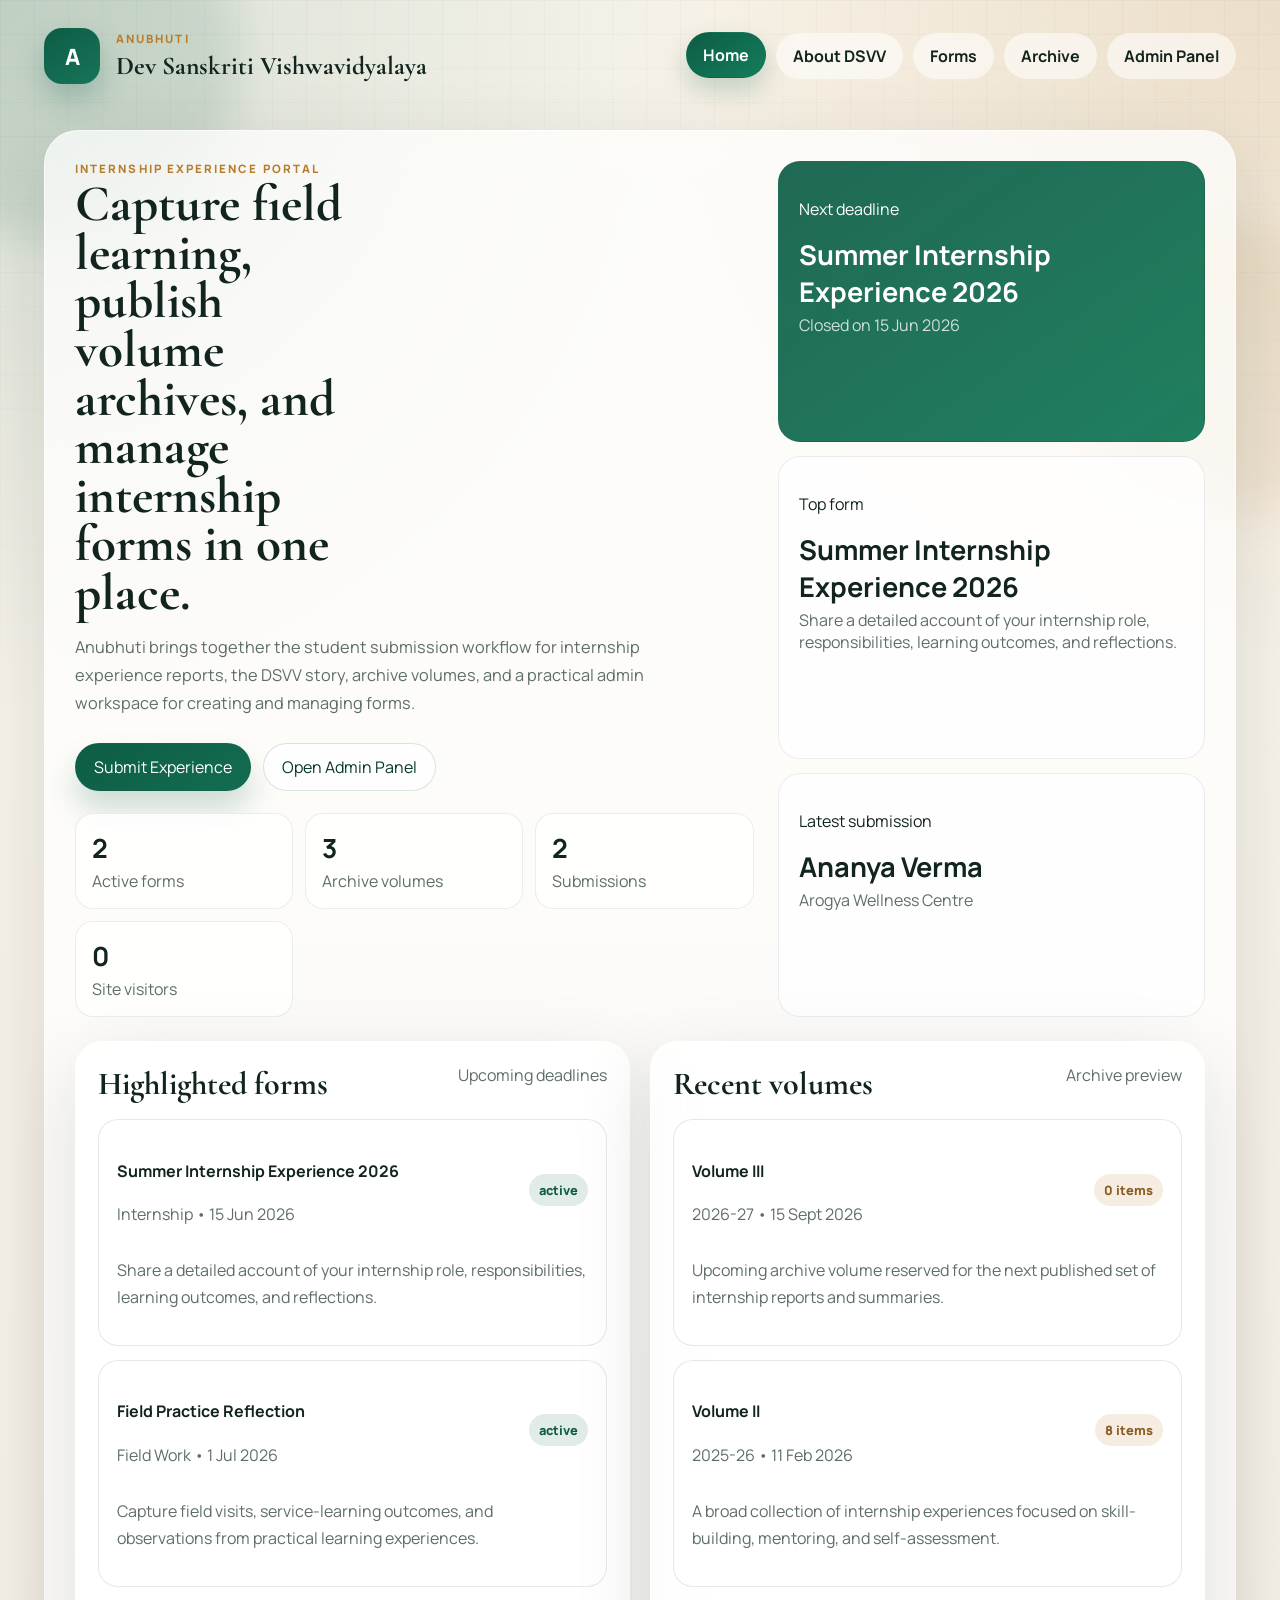
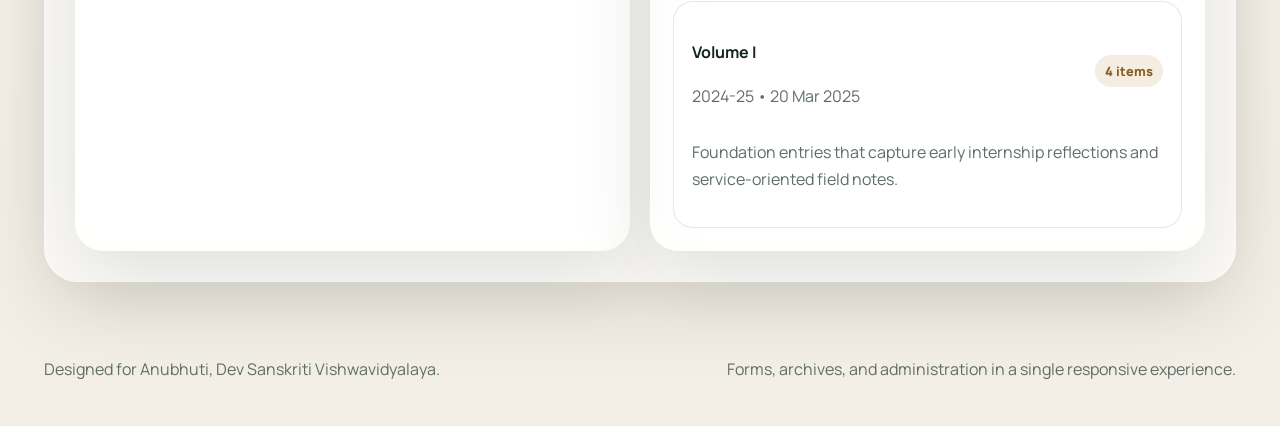
==== index.html @ f92a0648 "added the files to the repo" ====
<!DOCTYPE html>
<html lang="en">
  <head>
    <meta charset="UTF-8" />
    <meta name="viewport" content="width=device-width, initial-scale=1.0" />
    <meta
      name="description"
      content="Anubhuti: the Dev Sanskriti Vishwavidyalaya internship experience portal for forms, archive volumes, and admin form management."
    />
    <title>Anubhuti | Dev Sanskriti Vishwavidyalaya</title>
    <link rel="preconnect" href="https://fonts.googleapis.com" />
    <link rel="preconnect" href="https://fonts.gstatic.com" crossorigin />
    <link
      href="https://fonts.googleapis.com/css2?family=Cormorant+Garamond:wght@600;700&family=Manrope:wght@400;500;600;700;800&display=swap"
      rel="stylesheet"
    />
    <link rel="stylesheet" href="styles.css" />
  </head>
  <body>
    <div class="backdrop backdrop-one"></div>
    <div class="backdrop backdrop-two"></div>

    <header class="site-header">
      <div class="brand-block">
        <div class="brand-mark">A</div>
        <div>
          <p class="eyebrow">Anubhuti</p>
          <h1>Dev Sanskriti Vishwavidyalaya</h1>
        </div>
      </div>

      <nav class="site-nav" aria-label="Primary">
        <a href="#home" data-route="home">Home</a>
        <a href="#about" data-route="about">About DSVV</a>
        <a href="#forms" data-route="forms">Forms</a>
        <a href="#archive" data-route="archive">Archive</a>
        <a href="#admin" data-route="admin">Admin Panel</a>
      </nav>
    </header>

    <main class="shell">
      <section class="hero-card page" id="home" data-page="home">
        <div class="hero-copy">
          <p class="eyebrow">Internship experience portal</p>
          <h2>Capture field learning, publish volume archives, and manage internship forms in one place.</h2>
          <p class="lead">
            Anubhuti brings together the student submission workflow for internship experience reports,
            the DSVV story, archive volumes, and a practical admin workspace for creating and managing forms.
          </p>
          <div class="hero-actions">
            <a class="button primary" href="#forms">Submit Experience</a>
            <a class="button secondary" href="#admin">Open Admin Panel</a>
          </div>
          <div class="stat-grid" id="home-stats"></div>
        </div>

        <aside class="hero-panel">
          <div class="panel-card accent">
            <p>Next deadline</p>
            <strong id="next-deadline">Loading...</strong>
            <span id="next-deadline-note"></span>
          </div>
          <div class="panel-card">
            <p>Archive volumes</p>
            <strong id="volume-count">0</strong>
            <span>Published collections from submitted internship stories.</span>
          </div>
          <div class="panel-card">
            <p>Student submissions</p>
            <strong id="submission-count">0</strong>
            <span>Saved locally in this prototype for fast demo use.</span>
          </div>
        </aside>

        <div class="full-width stack" id="home-spotlight"></div>
      </section>

      <section class="content-grid page" id="about" data-page="about" hidden>
        <div class="section-heading">
          <p class="eyebrow">About DSVV</p>
          <h2>Service, scholarship, and spiritual learning.</h2>
        </div>
        <div class="two-column">
          <article class="surface-card prose-card">
            <p>
              Dev Sanskriti Vishwavidyalaya is presented here as a values-led academic environment where
              internships, reflective practice, and community engagement are connected rather than isolated.
            </p>
            <p>
              The Anubhuti portal supports that approach by collecting internship reflections, organizing them
              into structured volumes, and helping administrators keep forms current and submissions on time.
            </p>
          </article>
          <article class="surface-card timeline-card">
            <div class="timeline-item">
              <span>1</span>
              <div>
                <h3>Purpose-led learning</h3>
                <p>Students record practical internship insights alongside academic outcomes.</p>
              </div>
            </div>
            <div class="timeline-item">
              <span>2</span>
              <div>
                <h3>Structured archives</h3>
                <p>Volumes preserve reports, summaries, and notable reflections for future reference.</p>
              </div>
            </div>
            <div class="timeline-item">
              <span>3</span>
              <div>
                <h3>Responsive administration</h3>
                <p>Administrators create forms, edit them, delete outdated items, and extend deadlines when needed.</p>
              </div>
            </div>
          </article>
        </div>
      </section>

      <section class="content-grid page" id="forms" data-page="forms" hidden>
        <div class="section-heading">
          <p class="eyebrow">Student forms</p>
          <h2>Submit internship experience reports before the deadline.</h2>
        </div>
        <div class="two-column forms-layout">
          <article class="surface-card">
            <div class="card-head">
              <h3>Available forms</h3>
              <span class="subtle" id="forms-meta"></span>
            </div>
            <div class="stack" id="student-forms-list"></div>
          </article>

          <article class="surface-card">
            <div class="card-head">
              <h3>Submission form</h3>
              <span class="subtle">Student internship experience</span>
            </div>
            <form id="student-submission-form" class="stack form-grid" data-form="student-submission">
              <label>
                Select form
                <select name="formId" required id="submission-form-select"></select>
              </label>
              <label>
                Student name
                <input name="studentName" type="text" placeholder="Your full name" aria-label="Student name" required />
              </label>
              <label>
                Roll / enrollment number
                <input name="rollNumber" type="text" placeholder="Roll number" aria-label="Roll or enrollment number" required />
              </label>
              <label>
                Programme
                <input name="programme" type="text" placeholder="B.Sc., M.A., etc." aria-label="Programme" required />
              </label>
              <label>
                Internship organization
                <input name="organization" type="text" placeholder="Organization / NGO / company" aria-label="Internship organization" required />
              </label>
              <label>
                Mentor / supervisor
                <input name="mentor" type="text" placeholder="Supervisor name" aria-label="Mentor or supervisor" required />
              </label>
              <label>
                Duration
                <input name="duration" type="text" placeholder="e.g. 6 weeks" aria-label="Internship duration" required />
              </label>
              <label>
                Archive volume
                <select name="volumeId" id="submission-volume-select"></select>
              </label>
              <label class="full-width">
                Experience summary
                <textarea
                  name="summary"
                  rows="6"
                  placeholder="Write a concise summary of the work you did, the skills you learned, and key outcomes."
                  required
                ></textarea>
              </label>
              <button class="button primary" type="submit">Submit experience</button>
            </form>
          </article>
        </div>
      </section>

      <section class="content-grid page" id="archive" data-page="archive" hidden>
        <div class="section-heading">
          <p class="eyebrow">Archive</p>
          <h2>Browse the collections as volume-based records.</h2>
        </div>
        <div class="surface-card archive-toolbar">
          <label>
            Search volumes and submissions
            <input id="archive-search" type="search" placeholder="Search by volume, student, or title" aria-label="Search archive volumes and submissions" />
          </label>
          <div class="metric-row" id="archive-metrics"></div>
        </div>
        <div class="stack" id="archive-volume-list"></div>
      </section>

      <section class="content-grid page" id="admin" data-page="admin" hidden>
        <div class="section-heading">
          <p class="eyebrow">Admin panel</p>
          <h2>Create forms, edit details, delete obsolete items, and extend deadlines.</h2>
        </div>

        <div class="two-column admin-layout">
          <article class="surface-card">
            <div class="card-head">
              <h3>Create form</h3>
              <span class="subtle">New student submission window</span>
            </div>
            <form id="admin-create-form" class="stack form-grid" data-form="create-form">
              <label>
                Form title
                <input name="title" type="text" placeholder="Internship experience submission" aria-label="Form title" required />
              </label>
              <label>
                Category
                <input name="category" type="text" placeholder="Internship / field work / seminar" aria-label="Form category" required />
              </label>
              <label>
                Deadline
                <input name="deadline" type="date" aria-label="Form deadline" required />
              </label>
              <label>
                Default archive volume
                <select name="volumeId" id="admin-volume-default"></select>
              </label>
              <label class="full-width">
                Description
                <textarea name="description" rows="5" placeholder="Explain what the form expects from students." required></textarea>
              </label>
              <button class="button primary" type="submit">Create form</button>
            </form>
          </article>

          <article class="surface-card">
            <div class="card-head">
              <h3>Create archive volume</h3>
              <span class="subtle">Volume-based collection</span>
            </div>
            <form id="admin-create-volume" class="stack form-grid" data-form="create-volume">
              <label>
                Volume label
                <input name="volumeLabel" type="text" placeholder="Volume V" aria-label="Volume label" required />
              </label>
              <label>
                Academic year
                <input name="year" type="text" placeholder="2026-27" aria-label="Academic year" required />
              </label>
              <label>
                Publication date
                <input name="publishedAt" type="date" aria-label="Publication date" required />
              </label>
              <label class="full-width">
                Volume description
                <textarea name="description" rows="5" placeholder="Describe the theme or focus of this volume." required></textarea>
              </label>
              <button class="button secondary" type="submit">Create volume</button>
            </form>
          </article>
        </div>

        <article class="surface-card">
          <div class="card-head">
            <h3>Analytics & Insights</h3>
          </div>
          <div id="admin-analytics-summary"></div>
        </article>

        <div class="two-column admin-layout">
          <article class="surface-card">
            <div class="card-head">
              <h3>Manage forms</h3>
              <span class="subtle" id="admin-form-count"></span>
            </div>
            <div class="stack" id="admin-forms-list"></div>
          </article>

          <article class="surface-card">
            <div class="card-head">
              <h3>Manage volumes</h3>
              <span class="subtle" id="admin-volume-count"></span>
            </div>
            <div class="stack" id="admin-volumes-list"></div>
          </article>
        </div>

        <article class="surface-card">
          <div class="card-head">
            <h3>Student submissions</h3>
            <span class="subtle" id="admin-submission-count"></span>
          </div>
          <div class="stack" id="admin-submissions-list"></div>
        </article>
      </section>
    </main>

    <div id="toast" class="toast" role="status" aria-live="polite"></div>

    <footer class="site-footer">
      <p>Designed for Anubhuti, Dev Sanskriti Vishwavidyalaya.</p>
      <p>Forms, archives, and administration in a single responsive experience.</p>
    </footer>

    <script src="app.js"></script>
  </body>
</html>
---- styles.css ----
@import url('https://fonts.googleapis.com/css2?family=Cormorant+Garamond:wght@600;700&family=Manrope:wght@400;500;600;700;800&display=swap');

:root {
  color-scheme: light;
  --bg: #f4efe6;
  --bg-alt: #fbf8f1;
  --surface: rgba(255, 255, 255, 0.72);
  --surface-strong: rgba(255, 255, 255, 0.9);
  --ink: #12241e;
  --muted: #5e6e67;
  --brand: #0d5c46;
  --brand-dark: #08372b;
  --brand-soft: #d9efe6;
  --gold: #b77d2d;
  --gold-soft: #f3e2bf;
  --line: rgba(18, 36, 30, 0.14);
  --shadow: 0 24px 80px rgba(9, 28, 22, 0.12);
  --radius-xl: 28px;
  --radius-lg: 20px;
  --radius-md: 14px;
  --radius-sm: 12px;
}

* {
  box-sizing: border-box;
}

html {
  scroll-behavior: smooth;
}

body {
  margin: 0;
  min-height: 100vh;
  font-family: 'Manrope', 'Segoe UI', sans-serif;
  color: var(--ink);
  background:
    radial-gradient(circle at top left, rgba(13, 92, 70, 0.14), transparent 30%),
    radial-gradient(circle at top right, rgba(183, 125, 45, 0.18), transparent 28%),
    linear-gradient(180deg, #f8f4eb 0%, var(--bg) 100%);
}

body::before {
  content: '';
  position: fixed;
  inset: 0;
  background-image: linear-gradient(rgba(18, 36, 30, 0.03) 1px, transparent 1px),
    linear-gradient(90deg, rgba(18, 36, 30, 0.03) 1px, transparent 1px);
  background-size: 34px 34px;
  pointer-events: none;
  mask-image: linear-gradient(180deg, rgba(0, 0, 0, 0.85), transparent 92%);
}

.backdrop {
  position: fixed;
  border-radius: 999px;
  filter: blur(20px);
  pointer-events: none;
  opacity: 0.5;
  z-index: 0;
}

.backdrop-one {
  width: 22rem;
  height: 22rem;
  top: -7rem;
  left: -7rem;
  background: rgba(13, 92, 70, 0.22);
}

.backdrop-two {
  width: 18rem;
  height: 18rem;
  top: 14rem;
  right: -5rem;
  background: rgba(183, 125, 45, 0.18);
}

.site-header,
.shell,
.site-footer {
  position: relative;
  z-index: 1;
}

.site-header {
  max-width: 1240px;
  margin: 0 auto;
  padding: 28px 24px 14px;
  display: flex;
  align-items: center;
  justify-content: space-between;
  gap: 20px;
}

.brand-block {
  display: flex;
  align-items: center;
  gap: 16px;
}

.brand-mark {
  width: 56px;
  height: 56px;
  border-radius: 18px;
  display: grid;
  place-items: center;
  font-size: 1.4rem;
  font-weight: 800;
  color: white;
  background: linear-gradient(145deg, var(--brand), #177459);
  box-shadow: 0 14px 28px rgba(13, 92, 70, 0.25);
}

.eyebrow {
  margin: 0 0 4px;
  text-transform: uppercase;
  letter-spacing: 0.18em;
  font-size: 0.72rem;
  color: var(--gold);
  font-weight: 800;
}

.brand-block h1,
.section-heading h2,
.hero-copy h2,
.surface-card h3 {
  margin: 0;
  font-family: 'Cormorant Garamond', Georgia, serif;
}

.brand-block h1 {
  font-size: clamp(1.55rem, 2vw, 2.3rem);
}

.site-nav {
  display: flex;
  flex-wrap: wrap;
  justify-content: flex-end;
  gap: 10px;
}

.site-nav a,
.button {
  transition: transform 160ms ease, box-shadow 160ms ease, background 160ms ease, color 160ms ease;
}

.site-nav a {
  text-decoration: none;
  color: var(--ink);
  padding: 11px 16px;
  border-radius: 999px;
  border: 1px solid transparent;
  background: rgba(255, 255, 255, 0.55);
  backdrop-filter: blur(12px);
  font-weight: 700;
}

.site-nav a:hover,
.site-nav a.active {
  color: white;
  background: linear-gradient(145deg, var(--brand), #147d5a);
  box-shadow: 0 12px 26px rgba(13, 92, 70, 0.22);
  transform: translateY(-1px);
}

.shell {
  max-width: 1240px;
  margin: 0 auto;
  padding: 14px 24px 44px;
}

.page {
  margin-top: 18px;
  animation: fadeUp 280ms ease;
}

.hero-card,
.surface-card {
  background: var(--surface);
  border: 1px solid rgba(255, 255, 255, 0.6);
  box-shadow: var(--shadow);
  backdrop-filter: blur(18px);
}

.hero-card {
  border-radius: 34px;
  padding: 30px;
  display: grid;
  grid-template-columns: 1.35fr 0.85fr;
  gap: 24px;
}

.hero-copy h2 {
  font-size: clamp(2.5rem, 4vw, 4.6rem);
  line-height: 0.95;
  max-width: 12ch;
}

.lead {
  max-width: 62ch;
  color: var(--muted);
  font-size: 1.02rem;
  line-height: 1.7;
}

.hero-actions {
  display: flex;
  flex-wrap: wrap;
  gap: 12px;
  margin: 26px 0 22px;
}

.button {
  display: inline-flex;
  align-items: center;
  justify-content: center;
  min-height: 48px;
  padding: 0 18px;
  border-radius: 999px;
  border: 1px solid transparent;
  text-decoration: none;
  font-weight: 800;
  cursor: pointer;
  font: inherit;
}

.button:hover {
  transform: translateY(-1px);
}

.button.primary {
  color: white;
  background: linear-gradient(145deg, var(--brand), #136d52);
  box-shadow: 0 18px 30px rgba(13, 92, 70, 0.2);
}

.button.secondary {
  color: var(--brand-dark);
  background: rgba(255, 255, 255, 0.7);
  border-color: rgba(13, 92, 70, 0.16);
}

.stat-grid {
  display: grid;
  grid-template-columns: repeat(3, minmax(0, 1fr));
  gap: 12px;
}

.stat-card {
  padding: 16px;
  border-radius: 18px;
  background: rgba(255, 255, 255, 0.78);
  border: 1px solid rgba(18, 36, 30, 0.08);
}

.stat-card strong {
  display: block;
  font-size: 1.65rem;
  margin-bottom: 4px;
}

.stat-card span,
.panel-card span,
.subtle,
.form-note,
.toast {
  color: var(--muted);
}

.hero-panel {
  display: grid;
  gap: 14px;
}

.panel-card {
  padding: 20px;
  border-radius: 22px;
  background: rgba(255, 255, 255, 0.72);
  border: 1px solid rgba(18, 36, 30, 0.08);
}

.panel-card.accent {
  background: linear-gradient(145deg, rgba(13, 92, 70, 0.92), rgba(18, 119, 86, 0.94));
  color: white;
}

.panel-card.accent span {
  color: rgba(255, 255, 255, 0.78);
}

.panel-card strong {
  display: block;
  font-size: 1.7rem;
  margin: 8px 0 4px;
}

.content-grid {
  display: grid;
  gap: 22px;
}

.section-heading {
  padding: 8px 4px 0;
}

.section-heading h2 {
  font-size: clamp(2rem, 3vw, 3.4rem);
  line-height: 1;
}

.two-column {
  display: grid;
  grid-template-columns: repeat(2, minmax(0, 1fr));
  gap: 20px;
}

.surface-card {
  border-radius: var(--radius-xl);
  padding: 22px;
}

.card-head {
  display: flex;
  align-items: flex-start;
  justify-content: space-between;
  gap: 16px;
  margin-bottom: 16px;
}

.card-head h3 {
  font-size: 2rem;
}

.prose-card p {
  line-height: 1.8;
  color: var(--muted);
  font-size: 1.03rem;
}

.timeline-card {
  display: grid;
  gap: 16px;
}

.timeline-item {
  display: grid;
  grid-template-columns: auto 1fr;
  gap: 14px;
  align-items: start;
  padding: 16px;
  border-radius: 18px;
  background: rgba(255, 255, 255, 0.72);
  border: 1px solid rgba(18, 36, 30, 0.08);
}

.timeline-item span {
  width: 38px;
  height: 38px;
  border-radius: 12px;
  display: grid;
  place-items: center;
  font-weight: 800;
  color: white;
  background: linear-gradient(145deg, var(--gold), #d19a4b);
}

.stack {
  display: grid;
  gap: 14px;
}

.form-grid {
  grid-template-columns: repeat(2, minmax(0, 1fr));
}

label {
  display: grid;
  gap: 8px;
  font-weight: 700;
  color: var(--ink);
}

input,
select,
textarea {
  width: 100%;
  border: 1px solid rgba(18, 36, 30, 0.12);
  background: rgba(255, 255, 255, 0.88);
  color: var(--ink);
  padding: 14px 14px;
  border-radius: 14px;
  font: inherit;
}

textarea {
  resize: vertical;
}

input:focus,
select:focus,
textarea:focus {
  outline: 3px solid rgba(13, 92, 70, 0.16);
  border-color: rgba(13, 92, 70, 0.45);
}

.full-width {
  grid-column: 1 / -1;
}

.archive-toolbar {
  display: grid;
  gap: 14px;
}

.metric-row {
  display: flex;
  flex-wrap: wrap;
  gap: 12px;
}

.metric-pill {
  padding: 10px 14px;
  border-radius: 999px;
  background: rgba(13, 92, 70, 0.08);
  border: 1px solid rgba(13, 92, 70, 0.1);
  font-weight: 700;
}

.card,
.archive-volume,
.admin-item,
.submission-card {
  border-radius: 20px;
  border: 1px solid rgba(18, 36, 30, 0.1);
  background: rgba(255, 255, 255, 0.82);
  padding: 18px;
}

.card-title-row,
.item-actions,
.admin-item-head,
.submission-head {
  display: flex;
  flex-wrap: wrap;
  align-items: center;
  justify-content: space-between;
  gap: 12px;
}

.badge,
.status-chip {
  display: inline-flex;
  align-items: center;
  gap: 6px;
  padding: 7px 10px;
  border-radius: 999px;
  font-size: 0.8rem;
  font-weight: 800;
}

.badge {
  background: rgba(183, 125, 45, 0.14);
  color: #8a5a1f;
}

.status-chip.active,
.status-chip.open {
  background: rgba(13, 92, 70, 0.12);
  color: var(--brand);
}

.status-chip.closed,
.status-chip.inactive {
  background: rgba(180, 56, 56, 0.12);
  color: #9a2d2d;
}

.status-chip.draft {
  background: rgba(64, 82, 100, 0.12);
  color: #415163;
}

.archive-volume h3,
.admin-item h4,
.submission-card h4 {
  margin: 0 0 8px;
  font-size: 1.6rem;
}

.muted-block {
  color: var(--muted);
  line-height: 1.7;
}

.subgrid {
  display: grid;
  grid-template-columns: repeat(3, minmax(0, 1fr));
  gap: 10px;
  margin-top: 14px;
}

.subgrid div {
  padding: 12px;
  border-radius: 14px;
  background: rgba(245, 248, 246, 0.92);
}

.small-label {
  font-size: 0.78rem;
  text-transform: uppercase;
  letter-spacing: 0.12em;
  color: var(--muted);
  margin-bottom: 6px;
}

.inline-list {
  display: flex;
  flex-wrap: wrap;
  gap: 8px;
  margin-top: 12px;
}

.inline-list span {
  background: rgba(13, 92, 70, 0.08);
  border: 1px solid rgba(13, 92, 70, 0.1);
  color: var(--brand-dark);
  border-radius: 999px;
  padding: 7px 10px;
  font-size: 0.86rem;
  font-weight: 700;
}

.item-actions {
  margin-top: 14px;
}

.item-actions .button {
  min-height: 42px;
  padding: 0 14px;
  font-size: 0.92rem;
}

.ghost-link {
  border: 1px solid rgba(18, 36, 30, 0.12);
  background: transparent;
  color: var(--ink);
}

.warning-link {
  border: 1px solid rgba(180, 56, 56, 0.16);
  background: rgba(180, 56, 56, 0.06);
  color: #9a2d2d;
}

.toast {
  position: fixed;
  left: 50%;
  bottom: 22px;
  transform: translateX(-50%) translateY(14px);
  min-width: min(92vw, 540px);
  padding: 14px 18px;
  border-radius: 999px;
  background: rgba(18, 36, 30, 0.92);
  color: white;
  text-align: center;
  opacity: 0;
  pointer-events: none;
  transition: opacity 180ms ease, transform 180ms ease;
}

.toast.show {
  opacity: 1;
  transform: translateX(-50%) translateY(0);
}

.site-footer {
  max-width: 1240px;
  margin: 0 auto;
  padding: 16px 24px 30px;
  display: flex;
  flex-wrap: wrap;
  justify-content: space-between;
  gap: 12px;
  color: var(--muted);
}

[hidden] {
  display: none !important;
}

@keyframes fadeUp {
  from {
    opacity: 0;
    transform: translateY(10px);
  }
  to {
    opacity: 1;
    transform: translateY(0);
  }
}

@media (max-width: 1080px) {
  .hero-card,
  .two-column {
    grid-template-columns: 1fr;
  }

  .hero-copy h2 {
    max-width: 100%;
  }

  .stat-grid {
    grid-template-columns: 1fr;
  }

  .subgrid {
    grid-template-columns: 1fr;
  }
}

@media (max-width: 720px) {
  .site-header {
    flex-direction: column;
    align-items: stretch;
  }

  .site-nav {
    justify-content: flex-start;
  }

  .shell {
    padding-inline: 14px;
  }

  .hero-card,
  .surface-card {
    padding: 18px;
    border-radius: 24px;
  }

  .hero-copy h2,
  .section-heading h2 {
    font-size: clamp(2rem, 9vw, 3rem);
  }

  .form-grid {
    grid-template-columns: 1fr;
  }

  .card-head,
  .card-title-row,
  .item-actions,
  .admin-item-head,
  .submission-head,
  .site-footer {
    align-items: flex-start;
  }
}
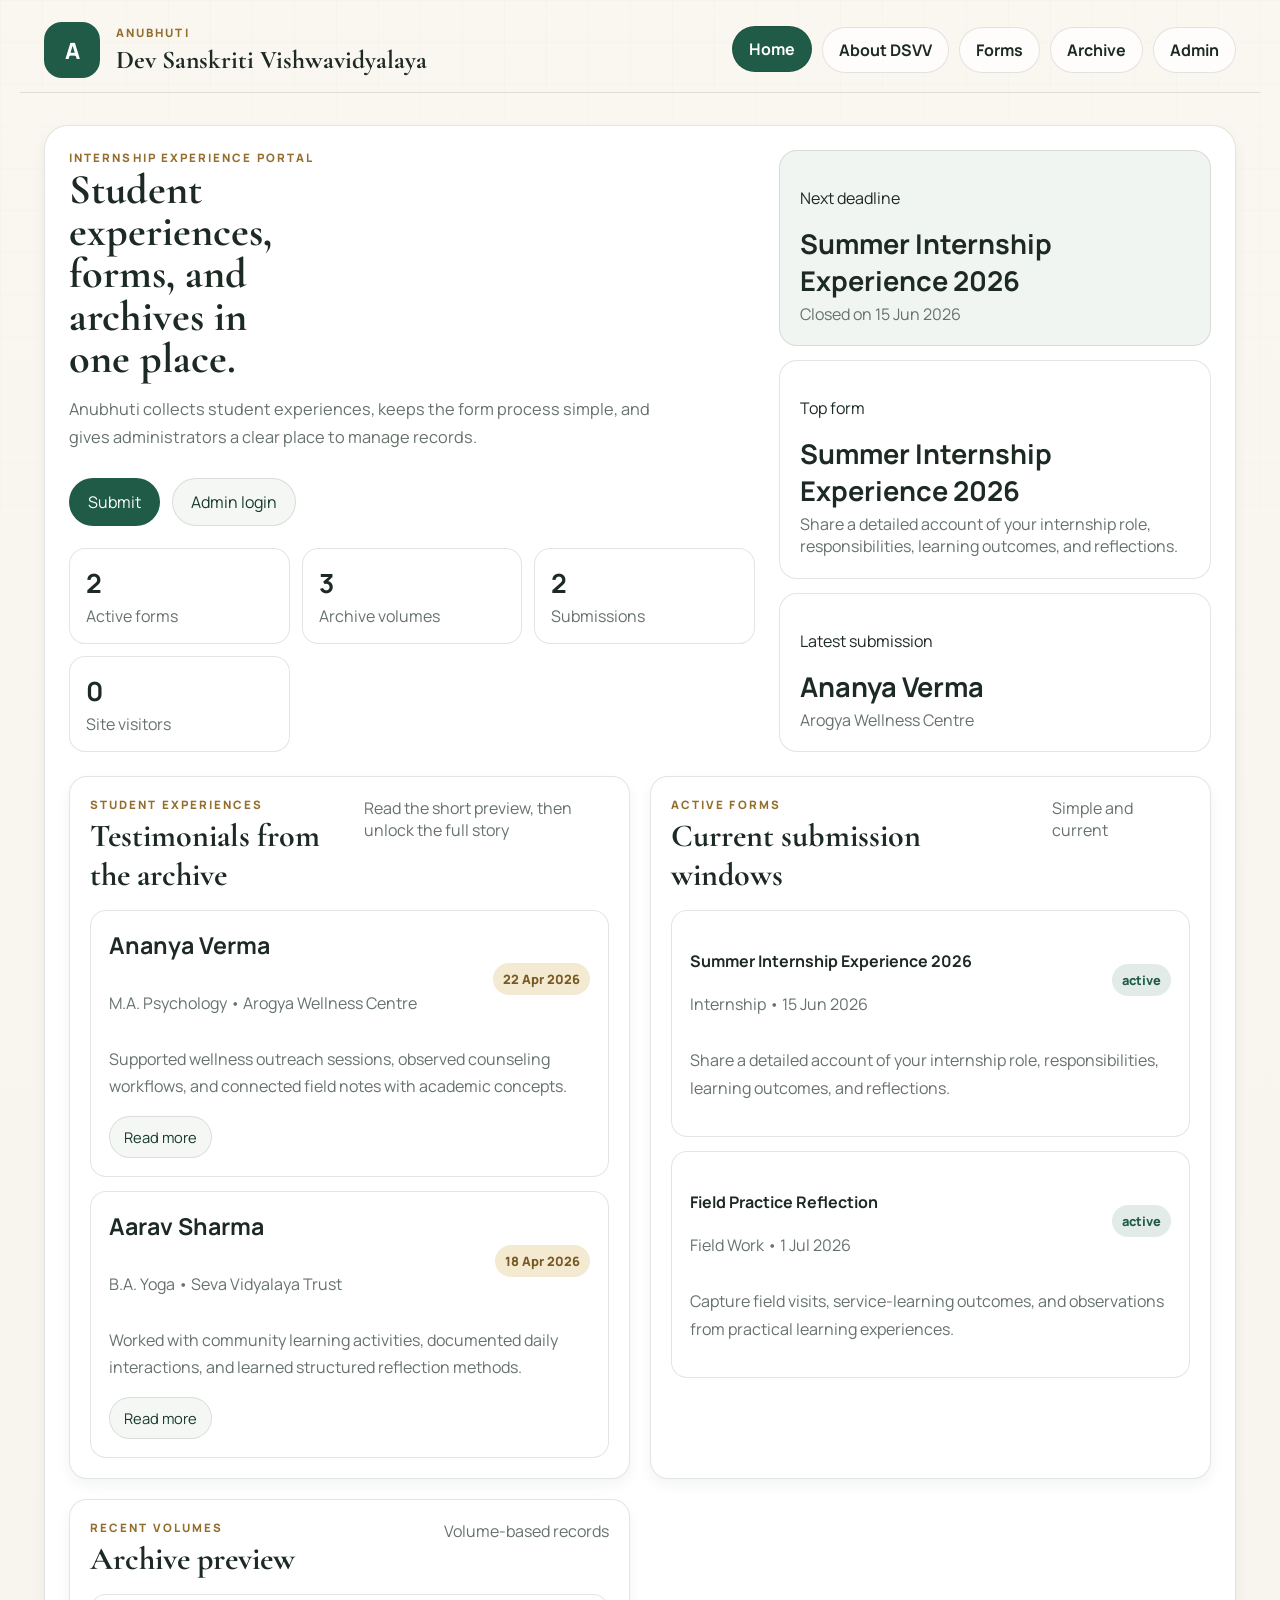
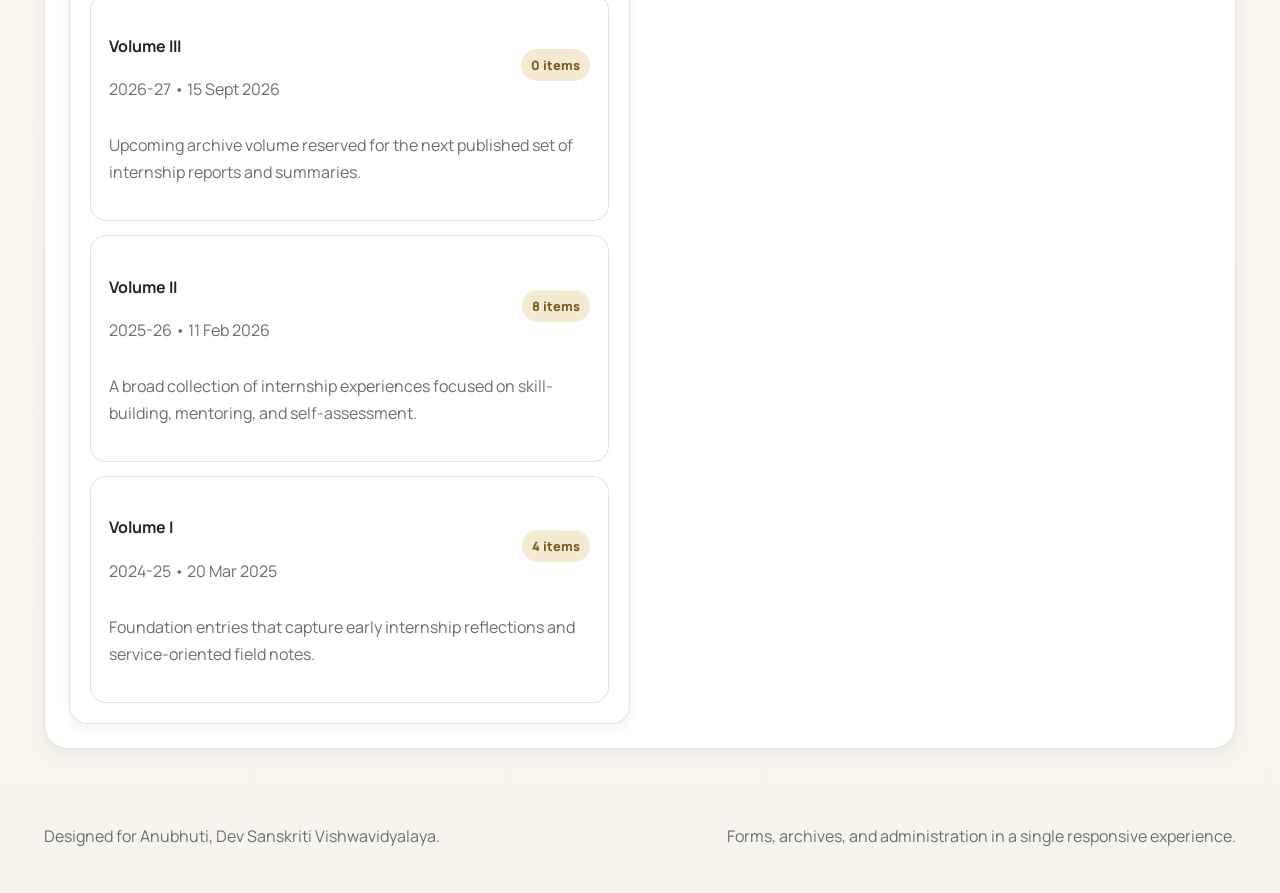
==== commit 55037537: "editing done for the files" ====
--- a/index.html
+++ b/index.html
@@ -34,7 +34,7 @@
         <a href="#about" data-route="about">About DSVV</a>
         <a href="#forms" data-route="forms">Forms</a>
         <a href="#archive" data-route="archive">Archive</a>
-        <a href="#admin" data-route="admin">Admin Panel</a>
+        <a href="#admin" data-route="admin">Admin</a>
       </nav>
     </header>
 
@@ -42,14 +42,13 @@
       <section class="hero-card page" id="home" data-page="home">
         <div class="hero-copy">
           <p class="eyebrow">Internship experience portal</p>
-          <h2>Capture field learning, publish volume archives, and manage internship forms in one place.</h2>
+          <h2>Student experiences, forms, and archives in one place.</h2>
           <p class="lead">
-            Anubhuti brings together the student submission workflow for internship experience reports,
-            the DSVV story, archive volumes, and a practical admin workspace for creating and managing forms.
+            Anubhuti collects student experiences, keeps the form process simple, and gives administrators a clear place to manage records.
           </p>
           <div class="hero-actions">
-            <a class="button primary" href="#forms">Submit Experience</a>
-            <a class="button secondary" href="#admin">Open Admin Panel</a>
+            <a class="button primary" href="#forms">Submit</a>
+            <a class="button secondary" href="#admin">Admin login</a>
           </div>
           <div class="stat-grid" id="home-stats"></div>
         </div>
@@ -78,39 +77,37 @@
       <section class="content-grid page" id="about" data-page="about" hidden>
         <div class="section-heading">
           <p class="eyebrow">About DSVV</p>
-          <h2>Service, scholarship, and spiritual learning.</h2>
+          <h2>Service, study, and reflection.</h2>
         </div>
         <div class="two-column">
           <article class="surface-card prose-card">
             <p>
-              Dev Sanskriti Vishwavidyalaya is presented here as a values-led academic environment where
-              internships, reflective practice, and community engagement are connected rather than isolated.
+              Dev Sanskriti Vishwavidyalaya is shown here as a values-led academic environment where internships, reflection, and service stay connected.
             </p>
             <p>
-              The Anubhuti portal supports that approach by collecting internship reflections, organizing them
-              into structured volumes, and helping administrators keep forms current and submissions on time.
+              The Anubhuti portal keeps that process neat by collecting reflections, organizing them into volumes, and helping administrators manage forms.
             </p>
           </article>
           <article class="surface-card timeline-card">
             <div class="timeline-item">
               <span>1</span>
               <div>
-                <h3>Purpose-led learning</h3>
-                <p>Students record practical internship insights alongside academic outcomes.</p>
+                <h3>Learning</h3>
+                <p>Students record internship insights alongside academic outcomes.</p>
               </div>
             </div>
             <div class="timeline-item">
               <span>2</span>
               <div>
-                <h3>Structured archives</h3>
-                <p>Volumes preserve reports, summaries, and notable reflections for future reference.</p>
+                <h3>Archives</h3>
+                <p>Volumes preserve reports and summaries for future reference.</p>
               </div>
             </div>
             <div class="timeline-item">
               <span>3</span>
               <div>
-                <h3>Responsive administration</h3>
-                <p>Administrators create forms, edit them, delete outdated items, and extend deadlines when needed.</p>
+                <h3>Administration</h3>
+                <p>Administrators create forms, edit them, and extend deadlines when needed.</p>
               </div>
             </div>
           </article>
@@ -120,7 +117,7 @@
       <section class="content-grid page" id="forms" data-page="forms" hidden>
         <div class="section-heading">
           <p class="eyebrow">Student forms</p>
-          <h2>Submit internship experience reports before the deadline.</h2>
+          <h2>Submit your experience before the deadline.</h2>
         </div>
         <div class="two-column forms-layout">
           <article class="surface-card">
@@ -187,7 +184,7 @@
       <section class="content-grid page" id="archive" data-page="archive" hidden>
         <div class="section-heading">
           <p class="eyebrow">Archive</p>
-          <h2>Browse the collections as volume-based records.</h2>
+          <h2>Browse the volume records.</h2>
         </div>
         <div class="surface-card archive-toolbar">
           <label>
@@ -202,101 +199,146 @@
       <section class="content-grid page" id="admin" data-page="admin" hidden>
         <div class="section-heading">
           <p class="eyebrow">Admin panel</p>
-          <h2>Create forms, edit details, delete obsolete items, and extend deadlines.</h2>
-        </div>
-
-        <div class="two-column admin-layout">
-          <article class="surface-card">
-            <div class="card-head">
-              <h3>Create form</h3>
-              <span class="subtle">New student submission window</span>
-            </div>
-            <form id="admin-create-form" class="stack form-grid" data-form="create-form">
-              <label>
-                Form title
-                <input name="title" type="text" placeholder="Internship experience submission" aria-label="Form title" required />
-              </label>
-              <label>
-                Category
-                <input name="category" type="text" placeholder="Internship / field work / seminar" aria-label="Form category" required />
-              </label>
-              <label>
-                Deadline
-                <input name="deadline" type="date" aria-label="Form deadline" required />
-              </label>
-              <label>
-                Default archive volume
-                <select name="volumeId" id="admin-volume-default"></select>
-              </label>
-              <label class="full-width">
-                Description
-                <textarea name="description" rows="5" placeholder="Explain what the form expects from students." required></textarea>
-              </label>
-              <button class="button primary" type="submit">Create form</button>
-            </form>
-          </article>
-
-          <article class="surface-card">
-            <div class="card-head">
-              <h3>Create archive volume</h3>
-              <span class="subtle">Volume-based collection</span>
-            </div>
-            <form id="admin-create-volume" class="stack form-grid" data-form="create-volume">
-              <label>
-                Volume label
-                <input name="volumeLabel" type="text" placeholder="Volume V" aria-label="Volume label" required />
-              </label>
-              <label>
-                Academic year
-                <input name="year" type="text" placeholder="2026-27" aria-label="Academic year" required />
-              </label>
-              <label>
-                Publication date
-                <input name="publishedAt" type="date" aria-label="Publication date" required />
-              </label>
-              <label class="full-width">
-                Volume description
-                <textarea name="description" rows="5" placeholder="Describe the theme or focus of this volume." required></textarea>
-              </label>
-              <button class="button secondary" type="submit">Create volume</button>
-            </form>
-          </article>
-        </div>
-
-        <article class="surface-card">
+          <h2>Sign in to manage forms, volumes, and student records.</h2>
+        </div>
+
+        <article class="surface-card auth-card" id="admin-login-panel">
           <div class="card-head">
-            <h3>Analytics & Insights</h3>
-          </div>
-          <div id="admin-analytics-summary"></div>
+            <div>
+              <h3>Admin sign in</h3>
+              <p class="subtle">Use the admin email and password.</p>
+            </div>
+          </div>
+          <form id="admin-login-form" class="stack form-grid" data-form="admin-login">
+            <label>
+              Admin email
+              <input name="email" type="email" placeholder="admin@dsvv.ac.in" aria-label="Admin email" required />
+            </label>
+            <label>
+              Password
+              <input name="password" type="password" placeholder="Your password" aria-label="Admin password" required />
+            </label>
+            <button class="button primary full-width" type="submit">Open admin panel</button>
+          </form>
         </article>
 
-        <div class="two-column admin-layout">
-          <article class="surface-card">
-            <div class="card-head">
-              <h3>Manage forms</h3>
-              <span class="subtle" id="admin-form-count"></span>
-            </div>
-            <div class="stack" id="admin-forms-list"></div>
-          </article>
-
-          <article class="surface-card">
-            <div class="card-head">
-              <h3>Manage volumes</h3>
-              <span class="subtle" id="admin-volume-count"></span>
-            </div>
-            <div class="stack" id="admin-volumes-list"></div>
-          </article>
-        </div>
-
-        <article class="surface-card">
-          <div class="card-head">
-            <h3>Student submissions</h3>
-            <span class="subtle" id="admin-submission-count"></span>
-          </div>
-          <div class="stack" id="admin-submissions-list"></div>
-        </article>
+        <div id="admin-dashboard" hidden>
+          <div id="admin-status" class="admin-status"></div>
+          <div class="two-column admin-layout">
+            <article class="surface-card">
+              <div class="card-head">
+                <h3>Create form</h3>
+                <span class="subtle">New submission window</span>
+              </div>
+              <form id="admin-create-form" class="stack form-grid" data-form="create-form">
+                <label>
+                  Form title
+                  <input name="title" type="text" placeholder="Internship experience submission" aria-label="Form title" required />
+                </label>
+                <label>
+                  Category
+                  <input name="category" type="text" placeholder="Internship / field work / seminar" aria-label="Form category" required />
+                </label>
+                <label>
+                  Deadline
+                  <input name="deadline" type="date" aria-label="Form deadline" required />
+                </label>
+                <label>
+                  Default archive volume
+                  <select name="volumeId" id="admin-volume-default"></select>
+                </label>
+                <label class="full-width">
+                  Description
+                  <textarea name="description" rows="5" placeholder="Explain what the form expects from students." required></textarea>
+                </label>
+                <button class="button primary" type="submit">Create form</button>
+              </form>
+            </article>
+
+            <article class="surface-card">
+              <div class="card-head">
+                <h3>Create archive volume</h3>
+                <span class="subtle">Volume record</span>
+              </div>
+              <form id="admin-create-volume" class="stack form-grid" data-form="create-volume">
+                <label>
+                  Volume label
+                  <input name="volumeLabel" type="text" placeholder="Volume V" aria-label="Volume label" required />
+                </label>
+                <label>
+                  Academic year
+                  <input name="year" type="text" placeholder="2026-27" aria-label="Academic year" required />
+                </label>
+                <label>
+                  Publication date
+                  <input name="publishedAt" type="date" aria-label="Publication date" required />
+                </label>
+                <label class="full-width">
+                  Volume description
+                  <textarea name="description" rows="5" placeholder="Describe the theme or focus of this volume." required></textarea>
+                </label>
+                <button class="button secondary" type="submit">Create volume</button>
+              </form>
+            </article>
+          </div>
+
+          <article class="surface-card">
+            <div class="card-head">
+              <h3>Student sign-ins</h3>
+              <span class="subtle" id="admin-student-count"></span>
+            </div>
+            <div class="stack" id="admin-student-activity"></div>
+          </article>
+
+          <article class="surface-card">
+            <div class="card-head">
+              <h3>Analytics</h3>
+            </div>
+            <div id="admin-analytics-summary"></div>
+          </article>
+
+          <div class="two-column admin-layout">
+            <article class="surface-card">
+              <div class="card-head">
+                <h3>Manage forms</h3>
+                <span class="subtle" id="admin-form-count"></span>
+              </div>
+              <div class="stack" id="admin-forms-list"></div>
+            </article>
+
+            <article class="surface-card">
+              <div class="card-head">
+                <h3>Manage volumes</h3>
+                <span class="subtle" id="admin-volume-count"></span>
+              </div>
+              <div class="stack" id="admin-volumes-list"></div>
+            </article>
+          </div>
+
+          <article class="surface-card">
+            <div class="card-head">
+              <h3>Student submissions</h3>
+              <span class="subtle" id="admin-submission-count"></span>
+            </div>
+            <div class="stack" id="admin-submissions-list"></div>
+          </article>
+        </div>
       </section>
     </main>
+
+    <div id="experience-modal" class="modal-shell" hidden>
+      <div class="modal-backdrop" data-action="close-experience"></div>
+      <section class="modal-card" role="dialog" aria-modal="true" aria-labelledby="experience-modal-title">
+        <div class="card-head modal-head">
+          <div>
+            <p class="eyebrow">Student experience</p>
+            <h3 id="experience-modal-title">Experience details</h3>
+          </div>
+          <button class="button ghost-link" type="button" data-action="close-experience">Close</button>
+        </div>
+        <div id="experience-modal-content"></div>
+      </section>
+    </div>
 
     <div id="toast" class="toast" role="status" aria-live="polite"></div>
 
--- a/styles.css
+++ b/styles.css
@@ -2,21 +2,21 @@
 
 :root {
   color-scheme: light;
-  --bg: #f4efe6;
-  --bg-alt: #fbf8f1;
-  --surface: rgba(255, 255, 255, 0.72);
-  --surface-strong: rgba(255, 255, 255, 0.9);
-  --ink: #12241e;
-  --muted: #5e6e67;
-  --brand: #0d5c46;
-  --brand-dark: #08372b;
-  --brand-soft: #d9efe6;
-  --gold: #b77d2d;
-  --gold-soft: #f3e2bf;
-  --line: rgba(18, 36, 30, 0.14);
-  --shadow: 0 24px 80px rgba(9, 28, 22, 0.12);
-  --radius-xl: 28px;
-  --radius-lg: 20px;
+  --bg: #f7f4ee;
+  --bg-alt: #fbf9f3;
+  --surface: #ffffff;
+  --surface-strong: #ffffff;
+  --ink: #1d2a24;
+  --muted: #66726b;
+  --brand: #1f5b47;
+  --brand-dark: #15392e;
+  --brand-soft: #e5efe9;
+  --gold: #946e2e;
+  --gold-soft: #f4ead2;
+  --line: rgba(29, 42, 36, 0.12);
+  --shadow: 0 6px 14px rgba(24, 41, 34, 0.05);
+  --radius-xl: 22px;
+  --radius-lg: 18px;
   --radius-md: 14px;
   --radius-sm: 12px;
 }
@@ -34,46 +34,22 @@
   min-height: 100vh;
   font-family: 'Manrope', 'Segoe UI', sans-serif;
   color: var(--ink);
-  background:
-    radial-gradient(circle at top left, rgba(13, 92, 70, 0.14), transparent 30%),
-    radial-gradient(circle at top right, rgba(183, 125, 45, 0.18), transparent 28%),
-    linear-gradient(180deg, #f8f4eb 0%, var(--bg) 100%);
+  background: linear-gradient(180deg, #faf7f0 0%, var(--bg) 100%);
 }
 
 body::before {
   content: '';
   position: fixed;
   inset: 0;
-  background-image: linear-gradient(rgba(18, 36, 30, 0.03) 1px, transparent 1px),
-    linear-gradient(90deg, rgba(18, 36, 30, 0.03) 1px, transparent 1px);
-  background-size: 34px 34px;
+  background-image: linear-gradient(rgba(29, 42, 36, 0.025) 1px, transparent 1px),
+    linear-gradient(90deg, rgba(29, 42, 36, 0.025) 1px, transparent 1px);
+  background-size: 42px 42px;
   pointer-events: none;
-  mask-image: linear-gradient(180deg, rgba(0, 0, 0, 0.85), transparent 92%);
+  mask-image: linear-gradient(180deg, rgba(0, 0, 0, 0.65), transparent 92%);
 }
 
 .backdrop {
-  position: fixed;
-  border-radius: 999px;
-  filter: blur(20px);
-  pointer-events: none;
-  opacity: 0.5;
-  z-index: 0;
-}
-
-.backdrop-one {
-  width: 22rem;
-  height: 22rem;
-  top: -7rem;
-  left: -7rem;
-  background: rgba(13, 92, 70, 0.22);
-}
-
-.backdrop-two {
-  width: 18rem;
-  height: 18rem;
-  top: 14rem;
-  right: -5rem;
-  background: rgba(183, 125, 45, 0.18);
+  display: none;
 }
 
 .site-header,
@@ -86,11 +62,12 @@
 .site-header {
   max-width: 1240px;
   margin: 0 auto;
-  padding: 28px 24px 14px;
+  padding: 22px 24px 14px;
   display: flex;
   align-items: center;
   justify-content: space-between;
   gap: 20px;
+  border-bottom: 1px solid var(--line);
 }
 
 .brand-block {
@@ -108,8 +85,8 @@
   font-size: 1.4rem;
   font-weight: 800;
   color: white;
-  background: linear-gradient(145deg, var(--brand), #177459);
-  box-shadow: 0 14px 28px rgba(13, 92, 70, 0.25);
+  background: var(--brand);
+  box-shadow: none;
 }
 
 .eyebrow {
@@ -150,17 +127,16 @@
   color: var(--ink);
   padding: 11px 16px;
   border-radius: 999px;
-  border: 1px solid transparent;
-  background: rgba(255, 255, 255, 0.55);
-  backdrop-filter: blur(12px);
+  border: 1px solid var(--line);
+  background: rgba(255, 255, 255, 0.72);
   font-weight: 700;
 }
 
 .site-nav a:hover,
 .site-nav a.active {
   color: white;
-  background: linear-gradient(145deg, var(--brand), #147d5a);
-  box-shadow: 0 12px 26px rgba(13, 92, 70, 0.22);
+  background: var(--brand);
+  box-shadow: none;
   transform: translateY(-1px);
 }
 
@@ -178,22 +154,21 @@
 .hero-card,
 .surface-card {
   background: var(--surface);
-  border: 1px solid rgba(255, 255, 255, 0.6);
+  border: 1px solid var(--line);
   box-shadow: var(--shadow);
-  backdrop-filter: blur(18px);
 }
 
 .hero-card {
-  border-radius: 34px;
-  padding: 30px;
+  border-radius: 24px;
+  padding: 24px;
   display: grid;
   grid-template-columns: 1.35fr 0.85fr;
   gap: 24px;
 }
 
 .hero-copy h2 {
-  font-size: clamp(2.5rem, 4vw, 4.6rem);
-  line-height: 0.95;
+  font-size: clamp(2.2rem, 3.3vw, 4rem);
+  line-height: 1;
   max-width: 12ch;
 }
 
@@ -231,14 +206,14 @@
 
 .button.primary {
   color: white;
-  background: linear-gradient(145deg, var(--brand), #136d52);
-  box-shadow: 0 18px 30px rgba(13, 92, 70, 0.2);
+  background: var(--brand);
+  box-shadow: none;
 }
 
 .button.secondary {
   color: var(--brand-dark);
-  background: rgba(255, 255, 255, 0.7);
-  border-color: rgba(13, 92, 70, 0.16);
+  background: #f4f7f4;
+  border-color: var(--line);
 }
 
 .stat-grid {
@@ -249,9 +224,9 @@
 
 .stat-card {
   padding: 16px;
-  border-radius: 18px;
-  background: rgba(255, 255, 255, 0.78);
-  border: 1px solid rgba(18, 36, 30, 0.08);
+  border-radius: 16px;
+  background: #fff;
+  border: 1px solid var(--line);
 }
 
 .stat-card strong {
@@ -275,18 +250,18 @@
 
 .panel-card {
   padding: 20px;
-  border-radius: 22px;
-  background: rgba(255, 255, 255, 0.72);
-  border: 1px solid rgba(18, 36, 30, 0.08);
+  border-radius: 18px;
+  background: #fff;
+  border: 1px solid var(--line);
 }
 
 .panel-card.accent {
-  background: linear-gradient(145deg, rgba(13, 92, 70, 0.92), rgba(18, 119, 86, 0.94));
-  color: white;
+  background: #f0f5f1;
+  color: var(--ink);
 }
 
 .panel-card.accent span {
-  color: rgba(255, 255, 255, 0.78);
+  color: var(--muted);
 }
 
 .panel-card strong {
@@ -316,8 +291,8 @@
 }
 
 .surface-card {
-  border-radius: var(--radius-xl);
-  padding: 22px;
+  border-radius: 18px;
+  padding: 20px;
 }
 
 .card-head {
@@ -350,8 +325,8 @@
   align-items: start;
   padding: 16px;
   border-radius: 18px;
-  background: rgba(255, 255, 255, 0.72);
-  border: 1px solid rgba(18, 36, 30, 0.08);
+  background: #fff;
+  border: 1px solid var(--line);
 }
 
 .timeline-item span {
@@ -362,7 +337,7 @@
   place-items: center;
   font-weight: 800;
   color: white;
-  background: linear-gradient(145deg, var(--gold), #d19a4b);
+  background: var(--gold);
 }
 
 .stack {
@@ -385,8 +360,8 @@
 select,
 textarea {
   width: 100%;
-  border: 1px solid rgba(18, 36, 30, 0.12);
-  background: rgba(255, 255, 255, 0.88);
+  border: 1px solid var(--line);
+  background: #fff;
   color: var(--ink);
   padding: 14px 14px;
   border-radius: 14px;
@@ -400,8 +375,8 @@
 input:focus,
 select:focus,
 textarea:focus {
-  outline: 3px solid rgba(13, 92, 70, 0.16);
-  border-color: rgba(13, 92, 70, 0.45);
+  outline: 3px solid rgba(31, 91, 71, 0.14);
+  border-color: rgba(31, 91, 71, 0.4);
 }
 
 .full-width {
@@ -422,18 +397,22 @@
 .metric-pill {
   padding: 10px 14px;
   border-radius: 999px;
-  background: rgba(13, 92, 70, 0.08);
-  border: 1px solid rgba(13, 92, 70, 0.1);
+  background: #eef4ef;
+  border: 1px solid var(--line);
   font-weight: 700;
 }
 
 .card,
 .archive-volume,
 .admin-item,
-.submission-card {
-  border-radius: 20px;
-  border: 1px solid rgba(18, 36, 30, 0.1);
-  background: rgba(255, 255, 255, 0.82);
+.submission-card,
+.testimonial-card,
+.auth-card,
+.story-preview,
+.story-detail {
+  border-radius: 16px;
+  border: 1px solid var(--line);
+  background: #fff;
   padding: 18px;
 }
 
@@ -460,13 +439,13 @@
 }
 
 .badge {
-  background: rgba(183, 125, 45, 0.14);
-  color: #8a5a1f;
+  background: var(--gold-soft);
+  color: #775923;
 }
 
 .status-chip.active,
 .status-chip.open {
-  background: rgba(13, 92, 70, 0.12);
+  background: rgba(31, 91, 71, 0.12);
   color: var(--brand);
 }
 
@@ -479,6 +458,13 @@
 .status-chip.draft {
   background: rgba(64, 82, 100, 0.12);
   color: #415163;
+}
+
+.testimonial-card,
+.compact,
+.story-preview,
+.story-detail {
+  box-shadow: none;
 }
 
 .archive-volume h3,
@@ -522,8 +508,8 @@
 }
 
 .inline-list span {
-  background: rgba(13, 92, 70, 0.08);
-  border: 1px solid rgba(13, 92, 70, 0.1);
+  background: #eef4ef;
+  border: 1px solid var(--line);
   color: var(--brand-dark);
   border-radius: 999px;
   padding: 7px 10px;
@@ -551,6 +537,73 @@
   border: 1px solid rgba(180, 56, 56, 0.16);
   background: rgba(180, 56, 56, 0.06);
   color: #9a2d2d;
+}
+
+.auth-split {
+  display: grid;
+  grid-template-columns: repeat(2, minmax(0, 1fr));
+  gap: 16px;
+  margin-bottom: 16px;
+}
+
+.compact h4,
+.story-detail h4,
+.testimonial-card h4 {
+  margin-top: 0;
+  font-size: 1.45rem;
+}
+
+.story-body {
+  font-size: 1.02rem;
+  line-height: 1.8;
+}
+
+.modal-shell {
+  position: fixed;
+  inset: 0;
+  z-index: 20;
+  display: grid;
+  place-items: center;
+  padding: 20px;
+}
+
+.modal-backdrop {
+  position: absolute;
+  inset: 0;
+  background: rgba(16, 25, 21, 0.34);
+}
+
+.modal-card {
+  position: relative;
+  z-index: 1;
+  width: min(100%, 920px);
+  max-height: min(90vh, 920px);
+  overflow: auto;
+  border-radius: 18px;
+  border: 1px solid var(--line);
+  background: #fff;
+  box-shadow: 0 14px 32px rgba(16, 25, 21, 0.14);
+  padding: 20px;
+}
+
+.modal-head {
+  margin-bottom: 18px;
+}
+
+.admin-layout {
+  margin-top: 20px;
+}
+
+.admin-status {
+  display: flex;
+  align-items: center;
+  justify-content: space-between;
+  gap: 12px;
+  margin-top: 12px;
+  padding: 12px 14px;
+  border-radius: 14px;
+  background: #f4f7f4;
+  border: 1px solid var(--line);
 }
 
 .toast {
@@ -561,7 +614,7 @@
   min-width: min(92vw, 540px);
   padding: 14px 18px;
   border-radius: 999px;
-  background: rgba(18, 36, 30, 0.92);
+  background: rgba(29, 42, 36, 0.94);
   color: white;
   text-align: center;
   opacity: 0;
@@ -606,6 +659,10 @@
     grid-template-columns: 1fr;
   }
 
+  .auth-split {
+    grid-template-columns: 1fr;
+  }
+
   .hero-copy h2 {
     max-width: 100%;
   }
@@ -636,7 +693,7 @@
   .hero-card,
   .surface-card {
     padding: 18px;
-    border-radius: 24px;
+    border-radius: 18px;
   }
 
   .hero-copy h2,
@@ -656,4 +713,9 @@
   .site-footer {
     align-items: flex-start;
   }
-}
+
+  .modal-card {
+    padding: 16px;
+    border-radius: 18px;
+  }
+}
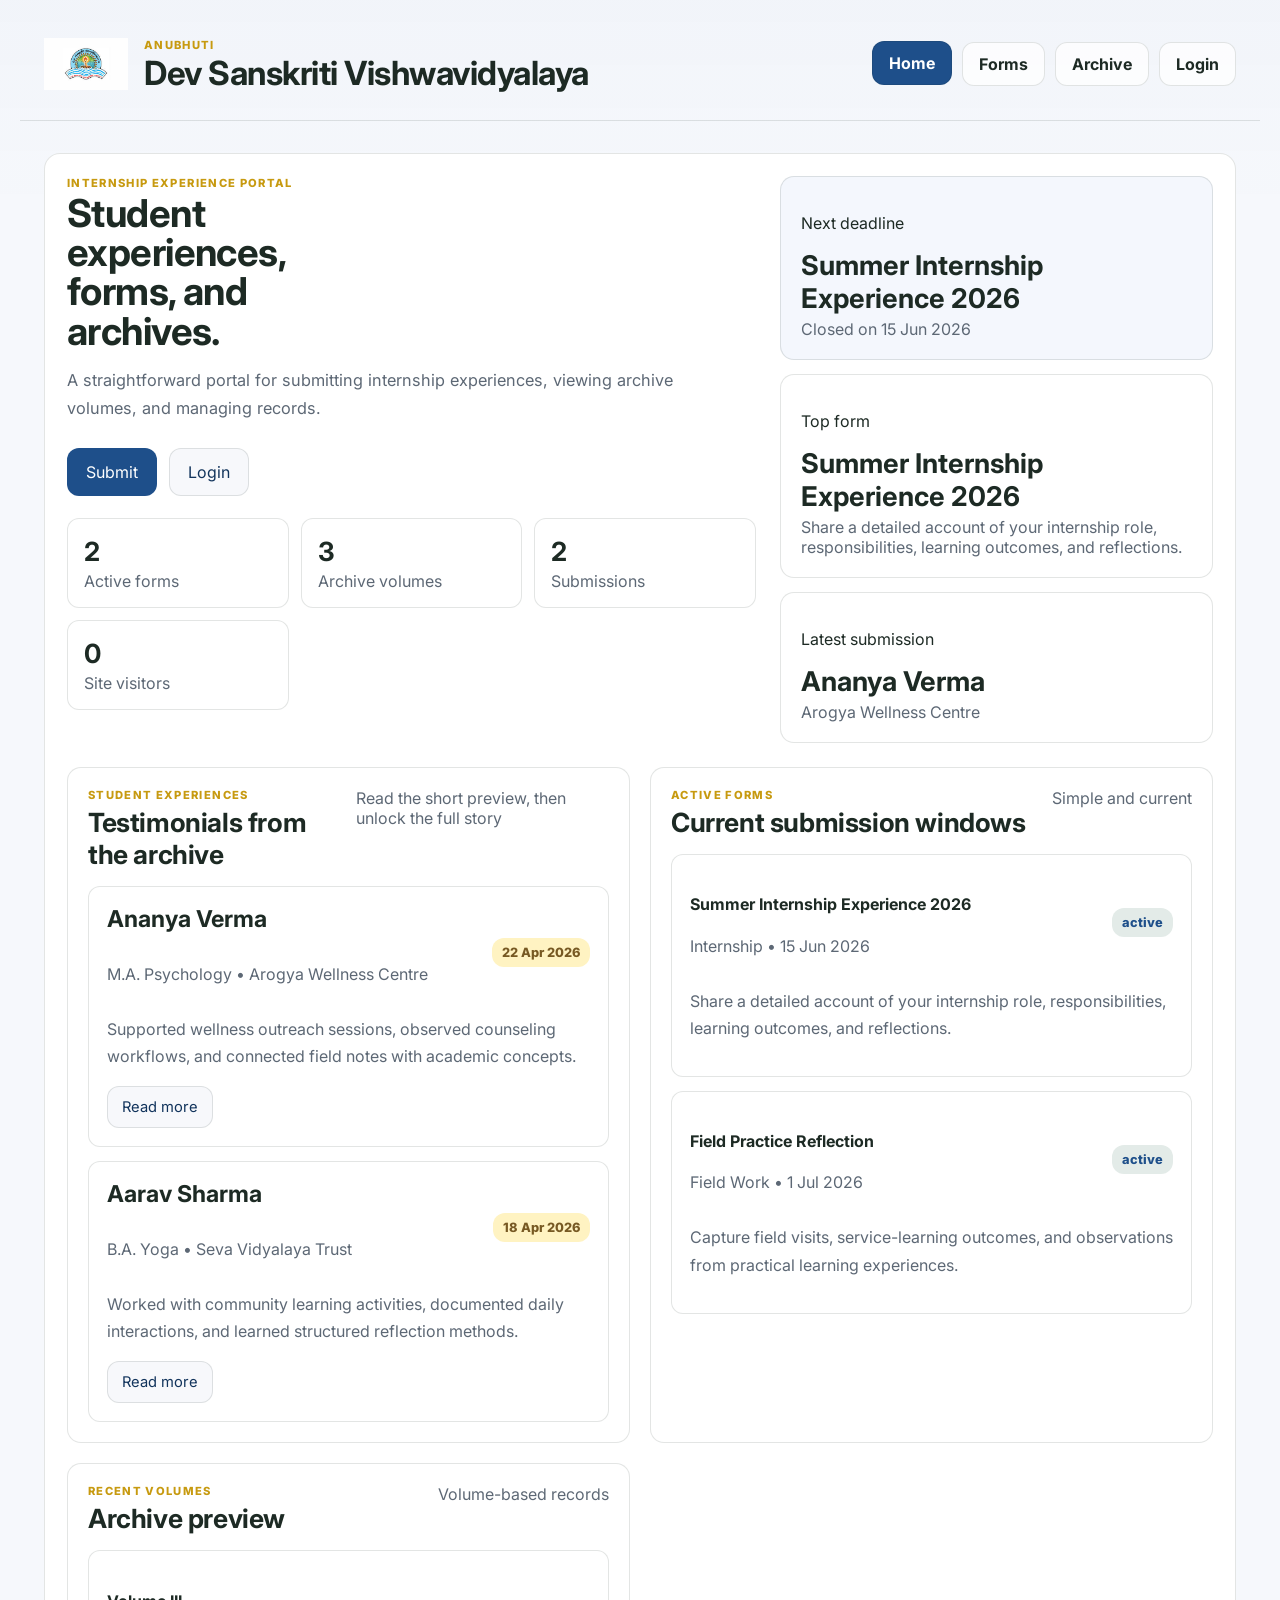
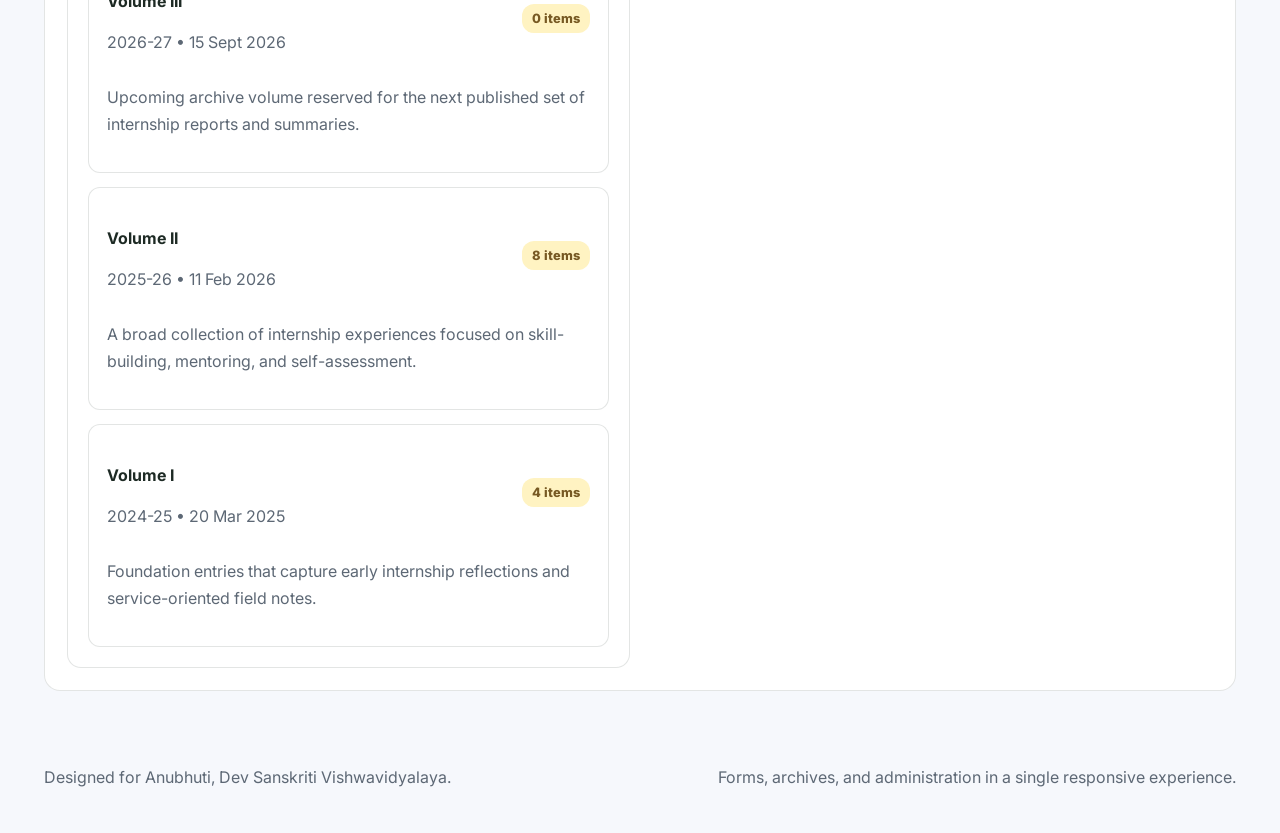
==== commit 1f5eb226: "commit the file changes as different files made for each of panels" ====
--- a/index.html
+++ b/index.html
@@ -11,18 +11,15 @@
     <link rel="preconnect" href="https://fonts.googleapis.com" />
     <link rel="preconnect" href="https://fonts.gstatic.com" crossorigin />
     <link
-      href="https://fonts.googleapis.com/css2?family=Cormorant+Garamond:wght@600;700&family=Manrope:wght@400;500;600;700;800&display=swap"
+      href="https://fonts.googleapis.com/css2?family=Inter:wght@400;500;600;700;800&display=swap"
       rel="stylesheet"
     />
     <link rel="stylesheet" href="styles.css" />
   </head>
   <body>
-    <div class="backdrop backdrop-one"></div>
-    <div class="backdrop backdrop-two"></div>
-
     <header class="site-header">
       <div class="brand-block">
-        <div class="brand-mark">A</div>
+        <img class="brand-logo" src="assets/dsvv_logo.jpeg" alt="Dev Sanskriti Vishwavidyalaya logo" />
         <div>
           <p class="eyebrow">Anubhuti</p>
           <h1>Dev Sanskriti Vishwavidyalaya</h1>
@@ -31,10 +28,11 @@
 
       <nav class="site-nav" aria-label="Primary">
         <a href="#home" data-route="home">Home</a>
-        <a href="#about" data-route="about">About DSVV</a>
         <a href="#forms" data-route="forms">Forms</a>
         <a href="#archive" data-route="archive">Archive</a>
-        <a href="#admin" data-route="admin">Admin</a>
+        <a href="#auth" data-route="auth" id="login-nav-link">Login</a>
+        <a href="#dashboard" data-route="dashboard" id="dashboard-nav-link" hidden>Dashboard</a>
+        <a href="#admin" data-route="admin" id="admin-nav-link" hidden>Admin</a>
       </nav>
     </header>
 
@@ -42,13 +40,13 @@
       <section class="hero-card page" id="home" data-page="home">
         <div class="hero-copy">
           <p class="eyebrow">Internship experience portal</p>
-          <h2>Student experiences, forms, and archives in one place.</h2>
+          <h2>Student experiences, forms, and archives.</h2>
           <p class="lead">
-            Anubhuti collects student experiences, keeps the form process simple, and gives administrators a clear place to manage records.
+            A straightforward portal for submitting internship experiences, viewing archive volumes, and managing records.
           </p>
           <div class="hero-actions">
             <a class="button primary" href="#forms">Submit</a>
-            <a class="button secondary" href="#admin">Admin login</a>
+            <a class="button secondary" href="#auth">Login</a>
           </div>
           <div class="stat-grid" id="home-stats"></div>
         </div>
@@ -62,62 +60,110 @@
           <div class="panel-card">
             <p>Archive volumes</p>
             <strong id="volume-count">0</strong>
-            <span>Published collections from submitted internship stories.</span>
+            <span>Published collections of submitted experiences.</span>
           </div>
           <div class="panel-card">
             <p>Student submissions</p>
             <strong id="submission-count">0</strong>
-            <span>Saved locally in this prototype for fast demo use.</span>
+            <span>Recent entries from student submissions.</span>
           </div>
         </aside>
 
         <div class="full-width stack" id="home-spotlight"></div>
       </section>
 
-      <section class="content-grid page" id="about" data-page="about" hidden>
-        <div class="section-heading">
-          <p class="eyebrow">About DSVV</p>
-          <h2>Service, study, and reflection.</h2>
-        </div>
-        <div class="two-column">
-          <article class="surface-card prose-card">
-            <p>
-              Dev Sanskriti Vishwavidyalaya is shown here as a values-led academic environment where internships, reflection, and service stay connected.
-            </p>
-            <p>
-              The Anubhuti portal keeps that process neat by collecting reflections, organizing them into volumes, and helping administrators manage forms.
-            </p>
-          </article>
-          <article class="surface-card timeline-card">
-            <div class="timeline-item">
-              <span>1</span>
+      <section class="content-grid page auth-page" id="auth" data-page="auth" hidden>
+        <div class="section-heading">
+          <p class="eyebrow">Authentication</p>
+          <h2>Use one login page for students and administrators.</h2>
+        </div>
+        <div class="two-column auth-layout">
+          <article class="surface-card auth-card">
+            <div class="card-head">
               <div>
-                <h3>Learning</h3>
-                <p>Students record internship insights alongside academic outcomes.</p>
-              </div>
-            </div>
-            <div class="timeline-item">
-              <span>2</span>
+                <h3>Login</h3>
+                <span class="subtle">Enter your email and password to continue.</span>
+              </div>
+            </div>
+            <form id="auth-login-form" class="stack form-grid" data-form="auth-login">
+              <label>
+                Email
+                <input name="email" type="email" placeholder="name@dsvv.ac.in" aria-label="Email" required />
+              </label>
+              <label>
+                Password
+                <input name="password" type="password" placeholder="Your password" aria-label="Password" required />
+              </label>
+              <button class="button primary full-width" type="submit">Login</button>
+            </form>
+          </article>
+
+          <article class="surface-card auth-card">
+            <div class="card-head">
               <div>
-                <h3>Archives</h3>
-                <p>Volumes preserve reports and summaries for future reference.</p>
-              </div>
-            </div>
-            <div class="timeline-item">
-              <span>3</span>
+                <h3>Register</h3>
+                <span class="subtle">New students must register before logging in.</span>
+              </div>
+            </div>
+            <form id="auth-register-form" class="stack form-grid" data-form="student-register">
+              <label>
+                Full name
+                <input name="name" type="text" placeholder="Your name" aria-label="Full name" required />
+              </label>
+              <label>
+                Email
+                <input name="email" type="email" placeholder="student@dsvv.ac.in" aria-label="Email" required />
+              </label>
+              <label>
+                Password
+                <input name="password" type="password" placeholder="Create a password" aria-label="Password" required />
+              </label>
+              <button class="button secondary full-width" type="submit">Register</button>
+            </form>
+          </article>
+        </div>
+      </section>
+
+      <section class="content-grid page" id="dashboard" data-page="dashboard" hidden>
+        <div class="section-heading">
+          <p class="eyebrow">Dashboard</p>
+          <h2>Welcome back.</h2>
+        </div>
+        <div class="two-column dashboard-layout">
+          <article class="surface-card">
+            <div class="card-head">
               <div>
-                <h3>Administration</h3>
-                <p>Administrators create forms, edit them, and extend deadlines when needed.</p>
-              </div>
-            </div>
-          </article>
-        </div>
+                <h3>Account summary</h3>
+                <span class="subtle">Your current access and profile details.</span>
+              </div>
+            </div>
+            <div id="dashboard-summary" class="stack"></div>
+          </article>
+          <article class="surface-card">
+            <div class="card-head">
+              <div>
+                <h3>Quick actions</h3>
+                <span class="subtle">Continue to the parts of the site you need most.</span>
+              </div>
+            </div>
+            <div id="dashboard-actions" class="stack"></div>
+          </article>
+        </div>
+        <article class="surface-card">
+          <div class="card-head">
+            <div>
+              <h3>Recent experiences</h3>
+              <span class="subtle">Preview available testimonials.</span>
+            </div>
+          </div>
+          <div id="dashboard-experiences" class="stack"></div>
+        </article>
       </section>
 
       <section class="content-grid page" id="forms" data-page="forms" hidden>
         <div class="section-heading">
           <p class="eyebrow">Student forms</p>
-          <h2>Submit your experience before the deadline.</h2>
+          <h2>Submit an experience before the deadline.</h2>
         </div>
         <div class="two-column forms-layout">
           <article class="surface-card">
@@ -131,7 +177,7 @@
           <article class="surface-card">
             <div class="card-head">
               <h3>Submission form</h3>
-              <span class="subtle">Student internship experience</span>
+              <span class="subtle">Experience details</span>
             </div>
             <form id="student-submission-form" class="stack form-grid" data-form="student-submission">
               <label>
@@ -202,26 +248,6 @@
           <h2>Sign in to manage forms, volumes, and student records.</h2>
         </div>
 
-        <article class="surface-card auth-card" id="admin-login-panel">
-          <div class="card-head">
-            <div>
-              <h3>Admin sign in</h3>
-              <p class="subtle">Use the admin email and password.</p>
-            </div>
-          </div>
-          <form id="admin-login-form" class="stack form-grid" data-form="admin-login">
-            <label>
-              Admin email
-              <input name="email" type="email" placeholder="admin@dsvv.ac.in" aria-label="Admin email" required />
-            </label>
-            <label>
-              Password
-              <input name="password" type="password" placeholder="Your password" aria-label="Admin password" required />
-            </label>
-            <button class="button primary full-width" type="submit">Open admin panel</button>
-          </form>
-        </article>
-
         <div id="admin-dashboard" hidden>
           <div id="admin-status" class="admin-status"></div>
           <div class="two-column admin-layout">
--- a/styles.css
+++ b/styles.css
@@ -1,18 +1,18 @@
-@import url('https://fonts.googleapis.com/css2?family=Cormorant+Garamond:wght@600;700&family=Manrope:wght@400;500;600;700;800&display=swap');
+@import url('https://fonts.googleapis.com/css2?family=Inter:wght@400;500;600;700;800&display=swap');
 
 :root {
   color-scheme: light;
-  --bg: #f7f4ee;
-  --bg-alt: #fbf9f3;
+  --bg: #f6f8fc;
+  --bg-alt: #fbfcfe;
   --surface: #ffffff;
   --surface-strong: #ffffff;
   --ink: #1d2a24;
-  --muted: #66726b;
-  --brand: #1f5b47;
-  --brand-dark: #15392e;
-  --brand-soft: #e5efe9;
-  --gold: #946e2e;
-  --gold-soft: #f4ead2;
+  --muted: #5d6875;
+  --brand: #1e4f8a;
+  --brand-dark: #12345c;
+  --brand-soft: #e7f0fb;
+  --gold: #c79a10;
+  --gold-soft: #fff3c2;
   --line: rgba(29, 42, 36, 0.12);
   --shadow: 0 6px 14px rgba(24, 41, 34, 0.05);
   --radius-xl: 22px;
@@ -32,20 +32,17 @@
 body {
   margin: 0;
   min-height: 100vh;
-  font-family: 'Manrope', 'Segoe UI', sans-serif;
+  font-family: 'Inter', 'Segoe UI', sans-serif;
   color: var(--ink);
-  background: linear-gradient(180deg, #faf7f0 0%, var(--bg) 100%);
+  background: var(--bg);
 }
 
 body::before {
   content: '';
   position: fixed;
   inset: 0;
-  background-image: linear-gradient(rgba(29, 42, 36, 0.025) 1px, transparent 1px),
-    linear-gradient(90deg, rgba(29, 42, 36, 0.025) 1px, transparent 1px);
-  background-size: 42px 42px;
+  background: linear-gradient(180deg, rgba(30, 79, 138, 0.02), transparent 24%);
   pointer-events: none;
-  mask-image: linear-gradient(180deg, rgba(0, 0, 0, 0.65), transparent 92%);
 }
 
 .backdrop {
@@ -76,24 +73,19 @@
   gap: 16px;
 }
 
-.brand-mark {
-  width: 56px;
-  height: 56px;
-  border-radius: 18px;
-  display: grid;
-  place-items: center;
-  font-size: 1.4rem;
-  font-weight: 800;
-  color: white;
-  background: var(--brand);
-  box-shadow: none;
+.brand-logo {
+  width: 84px;
+  height: 84px;
+  object-fit: contain;
+  display: block;
+  flex: 0 0 auto;
 }
 
 .eyebrow {
   margin: 0 0 4px;
   text-transform: uppercase;
-  letter-spacing: 0.18em;
-  font-size: 0.72rem;
+  letter-spacing: 0.12em;
+  font-size: 0.7rem;
   color: var(--gold);
   font-weight: 800;
 }
@@ -103,11 +95,13 @@
 .hero-copy h2,
 .surface-card h3 {
   margin: 0;
-  font-family: 'Cormorant Garamond', Georgia, serif;
+  font-family: 'Inter', 'Segoe UI', sans-serif;
+  letter-spacing: -0.015em;
 }
 
 .brand-block h1 {
-  font-size: clamp(1.55rem, 2vw, 2.3rem);
+  font-size: clamp(2rem, 2.6vw, 3rem);
+  line-height: 1.05;
 }
 
 .site-nav {
@@ -126,7 +120,7 @@
   text-decoration: none;
   color: var(--ink);
   padding: 11px 16px;
-  border-radius: 999px;
+  border-radius: 12px;
   border: 1px solid var(--line);
   background: rgba(255, 255, 255, 0.72);
   font-weight: 700;
@@ -155,21 +149,21 @@
 .surface-card {
   background: var(--surface);
   border: 1px solid var(--line);
-  box-shadow: var(--shadow);
+  box-shadow: none;
 }
 
 .hero-card {
-  border-radius: 24px;
-  padding: 24px;
+  border-radius: 16px;
+  padding: 22px;
   display: grid;
   grid-template-columns: 1.35fr 0.85fr;
   gap: 24px;
 }
 
 .hero-copy h2 {
-  font-size: clamp(2.2rem, 3.3vw, 4rem);
-  line-height: 1;
-  max-width: 12ch;
+  font-size: clamp(2.1rem, 3vw, 3.5rem);
+  line-height: 1.02;
+  max-width: 13ch;
 }
 
 .lead {
@@ -192,7 +186,7 @@
   justify-content: center;
   min-height: 48px;
   padding: 0 18px;
-  border-radius: 999px;
+  border-radius: 12px;
   border: 1px solid transparent;
   text-decoration: none;
   font-weight: 800;
@@ -212,7 +206,7 @@
 
 .button.secondary {
   color: var(--brand-dark);
-  background: #f4f7f4;
+  background: #f7f8fb;
   border-color: var(--line);
 }
 
@@ -224,7 +218,7 @@
 
 .stat-card {
   padding: 16px;
-  border-radius: 16px;
+  border-radius: 12px;
   background: #fff;
   border: 1px solid var(--line);
 }
@@ -250,13 +244,13 @@
 
 .panel-card {
   padding: 20px;
-  border-radius: 18px;
+  border-radius: 14px;
   background: #fff;
   border: 1px solid var(--line);
 }
 
 .panel-card.accent {
-  background: #f0f5f1;
+  background: #f4f7fd;
   color: var(--ink);
 }
 
@@ -280,8 +274,8 @@
 }
 
 .section-heading h2 {
-  font-size: clamp(2rem, 3vw, 3.4rem);
-  line-height: 1;
+  font-size: clamp(1.9rem, 2.6vw, 3rem);
+  line-height: 1.08;
 }
 
 .two-column {
@@ -291,7 +285,7 @@
 }
 
 .surface-card {
-  border-radius: 18px;
+  border-radius: 14px;
   padding: 20px;
 }
 
@@ -304,7 +298,7 @@
 }
 
 .card-head h3 {
-  font-size: 2rem;
+  font-size: 1.65rem;
 }
 
 .prose-card p {
@@ -324,7 +318,7 @@
   gap: 14px;
   align-items: start;
   padding: 16px;
-  border-radius: 18px;
+  border-radius: 14px;
   background: #fff;
   border: 1px solid var(--line);
 }
@@ -332,12 +326,12 @@
 .timeline-item span {
   width: 38px;
   height: 38px;
-  border-radius: 12px;
+  border-radius: 10px;
   display: grid;
   place-items: center;
   font-weight: 800;
   color: white;
-  background: var(--gold);
+  background: var(--brand);
 }
 
 .stack {
@@ -364,7 +358,7 @@
   background: #fff;
   color: var(--ink);
   padding: 14px 14px;
-  border-radius: 14px;
+  border-radius: 10px;
   font: inherit;
 }
 
@@ -396,8 +390,8 @@
 
 .metric-pill {
   padding: 10px 14px;
-  border-radius: 999px;
-  background: #eef4ef;
+  border-radius: 12px;
+  background: var(--brand-soft);
   border: 1px solid var(--line);
   font-weight: 700;
 }
@@ -410,7 +404,7 @@
 .auth-card,
 .story-preview,
 .story-detail {
-  border-radius: 16px;
+  border-radius: 12px;
   border: 1px solid var(--line);
   background: #fff;
   padding: 18px;
@@ -433,7 +427,7 @@
   align-items: center;
   gap: 6px;
   padding: 7px 10px;
-  border-radius: 999px;
+  border-radius: 12px;
   font-size: 0.8rem;
   font-weight: 800;
 }
@@ -488,8 +482,8 @@
 
 .subgrid div {
   padding: 12px;
-  border-radius: 14px;
-  background: rgba(245, 248, 246, 0.92);
+  border-radius: 10px;
+  background: #f8faff;
 }
 
 .small-label {
@@ -508,10 +502,10 @@
 }
 
 .inline-list span {
-  background: #eef4ef;
+  background: var(--brand-soft);
   border: 1px solid var(--line);
   color: var(--brand-dark);
-  border-radius: 999px;
+  border-radius: 10px;
   padding: 7px 10px;
   font-size: 0.86rem;
   font-weight: 700;
@@ -579,10 +573,10 @@
   width: min(100%, 920px);
   max-height: min(90vh, 920px);
   overflow: auto;
-  border-radius: 18px;
+  border-radius: 14px;
   border: 1px solid var(--line);
   background: #fff;
-  box-shadow: 0 14px 32px rgba(16, 25, 21, 0.14);
+  box-shadow: none;
   padding: 20px;
 }
 
@@ -601,8 +595,8 @@
   gap: 12px;
   margin-top: 12px;
   padding: 12px 14px;
-  border-radius: 14px;
-  background: #f4f7f4;
+  border-radius: 12px;
+  background: #f4f7fd;
   border: 1px solid var(--line);
 }
 
@@ -613,7 +607,7 @@
   transform: translateX(-50%) translateY(14px);
   min-width: min(92vw, 540px);
   padding: 14px 18px;
-  border-radius: 999px;
+  border-radius: 12px;
   background: rgba(29, 42, 36, 0.94);
   color: white;
   text-align: center;
@@ -693,7 +687,7 @@
   .hero-card,
   .surface-card {
     padding: 18px;
-    border-radius: 18px;
+    border-radius: 12px;
   }
 
   .hero-copy h2,
@@ -716,6 +710,6 @@
 
   .modal-card {
     padding: 16px;
-    border-radius: 18px;
-  }
-}
+    border-radius: 12px;
+  }
+}
